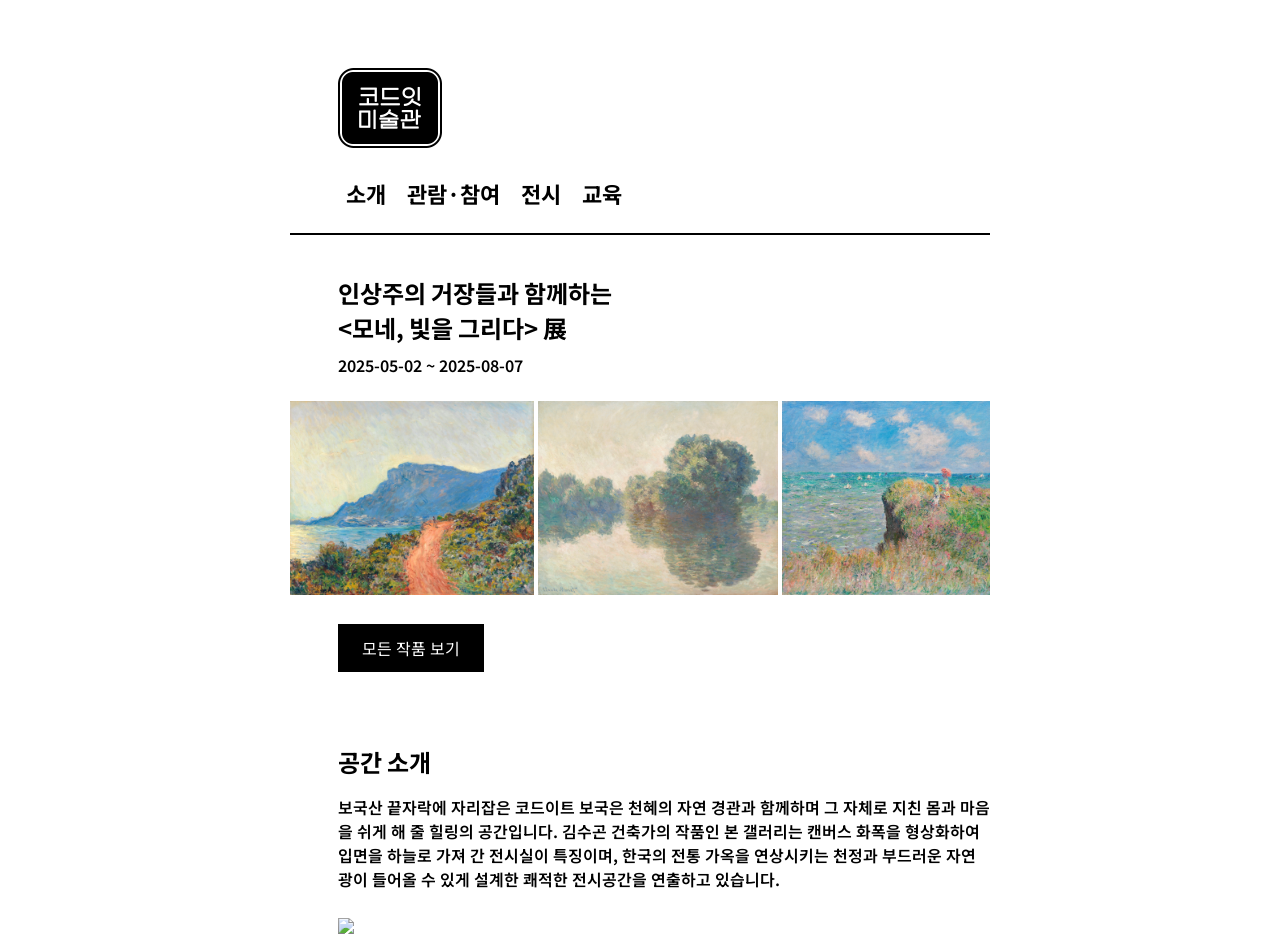
==== PRACTICE/CSS 핵심 개념/CODEITGALLERY/index.html @ ae9790f6 "codeit" ====
<!DOCTYPE html>
<html>
  <head>
    <meta charset="utf-8">
    <title>코드잇 미술관</title>
    <link rel="preconnect" href="https://fonts.googleapis.com">
    <link rel="preconnect" href="https://fonts.gstatic.com" crossorigin>
    <link
      href="https://fonts.googleapis.com/css2?family=Noto+Sans+KR:wght@400;700&display=swap"
      rel="stylesheet"
   >
    <link rel="stylesheet" href="style.css">
  </head>

  <body>

    <div id="all">
      <div id="gr1">
        <img src="logo.png", id="logoimg">
        <!-- <br> -->
        <h2 id="menu">
          <span class="menuspace">소개</span>
          <span class="menuspace">관람·참여</span>
          <span class="menuspace">전시</span>
          <span class="menuspace">교육</span>
        </h2>
      </div>
        <hr>


      <div id="gr1">
        <h2 id="maintitle">인상주의 거장들과 함께하는<br>
        &lt;모네, 빛을 그리다&gt; 展</h2>
        <p id="date">2025-05-02 ~ 2025-08-07</p>
      </div>
      

      <div id="gr2">
        <img src="547239.jpg" class="imglist">
        <img src="547250.jpg" class="imglist">
        <img src="547252.jpg" class="imglist">
        <img src="547266.jpg" class="imglist">
        <img src="547292.jpg" class="imglist">
        <img src="547293.jpg" class="imglist">
        <img src="547310.jpg" class="imglist">
        <img src="930543.jpg" class="imglist">
      </div>
      
      <a href="#" id="gr3">모든 작품 보기</a>
      
      <div id="gr4">
        <h2 id="placetitle">공간 소개</h2>
        
        <p id="placetext">
          보국산 끝자락에 자리잡은 코드이트 보국은 천혜의 자연 경관과 함께하며 그 자체로 지친
          몸과 마음을 쉬게 해 줄 힐링의 공간입니다. 김수곤 건축가의 작품인 본 갤러리는
          캔버스 화폭을 형상화하여 입면을 하늘로 가져 간 전시실이 특징이며, 한국의
          전통 가옥을 연상시키는 천정과 부드러운 자연광이 들어올 수 있게 설계한 쾌적한
          전시공간을 연출하고 있습니다.
        </p>

        <img src="space.jpg" width="600px">
      </div>

    </div>
  </body>
</html>
---- PRACTICE/CSS 핵심 개념/CODEITGALLERY/style.css ----
/* 컨트롤+b 누르면 파일 목록 켜짐 */

* {
  box-sizing: border-box;
}

body {
  font-family: 'Noto Sans KR', sans-serif;
  font-size: 16px;
  margin: 0;
  width: 700px;
  margin: 0 auto;
  
}

#logoimg {
  width: 104px;
  margin: 68px 0px 0px;
}

hr {
  border: solid 1px #000000;
}

#gr1{
  margin-left: 48px;
  margin-bottom: 24px;
}

#menu {
  font-size: 22px;
  font-weight: 700;
  color: #000000;
  white-space:50px;
  margin: 24px 0;
}

.menuspace {
  margin: 0 8px;
}

#maintitle {
  font-size: 24px;
  font-weight: 700;
  color: #000000;
  margin: 40px 0 0;
}

#date {
  font-size: 16px;
  font-weight: 600;
  color:#000000;
  margin: 8px 0px;
}

#gr2 {
  white-space: nowrap;
  overflow: scroll;
}

.imglist {
  height: 194px;
}

#gr3 {
  display: inline-block;
  color:#ffffff;
  font-size: 16px;
  background-color: #000000;
  padding: 12px 24px;
  margin-left: 48px;
  margin-top: 24px;
  text-decoration: none;

}

#gr4{
  margin-left: 48px;
  margin-top: 72px;
}

#placetitle {
  font-size: 24px;
  font-weight: 700;
  color: #000000;
  margin-bottom: 16px;
}

#placetext {
  font-size: 16px;
  color: #000000;
  font-weight: 600;
  margin-bottom: 24px;
}
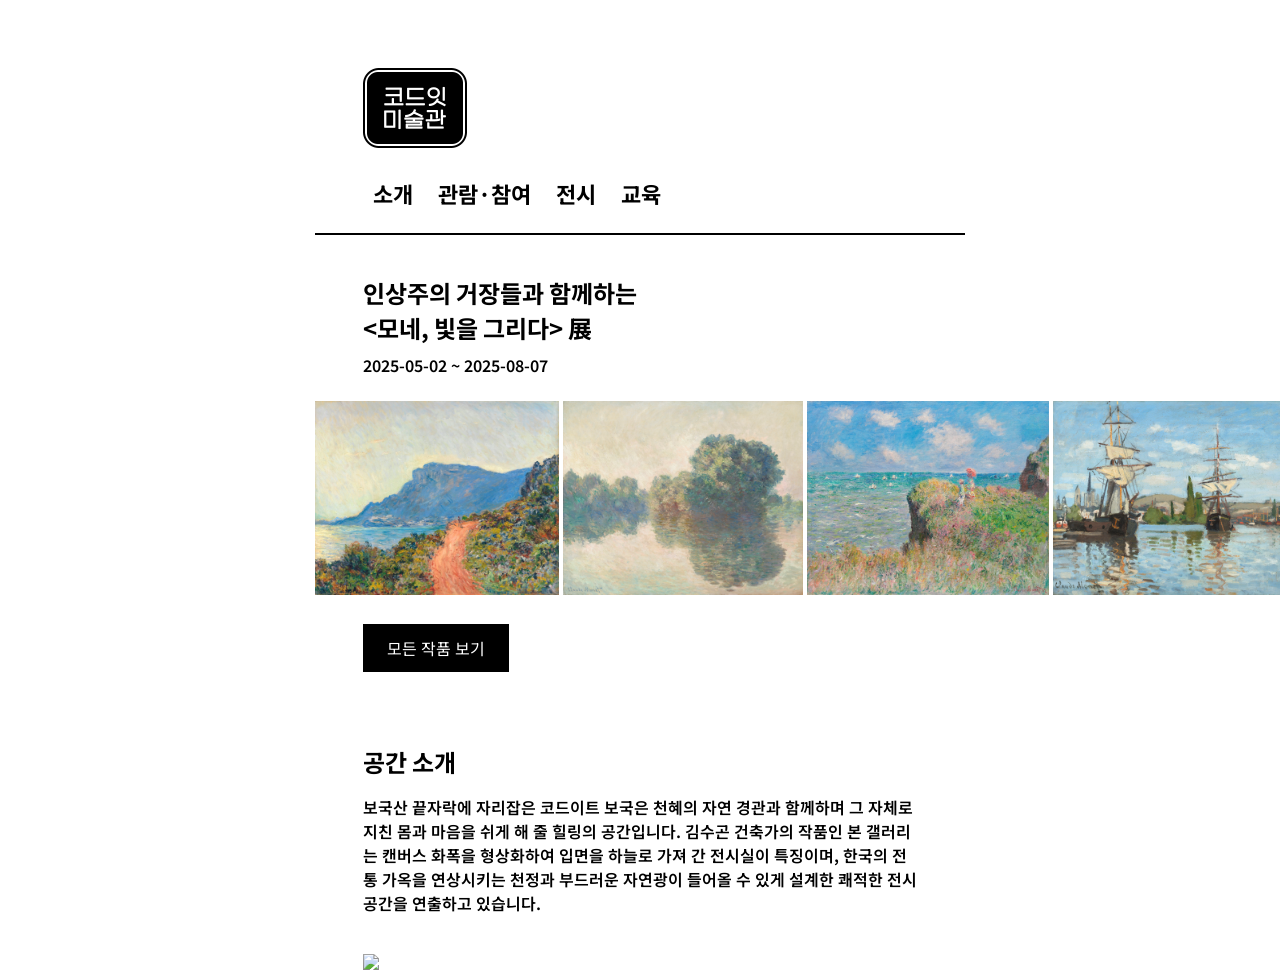
==== commit 1a7cd211: "codeit" ====
--- a/PRACTICE/CSS 핵심 개념/CODEITGALLERY/index.html
+++ b/PRACTICE/CSS 핵심 개념/CODEITGALLERY/index.html
@@ -59,7 +59,7 @@
           전시공간을 연출하고 있습니다.
         </p>
 
-        <img src="space.jpg" width="600px">
+        <img src="space.jpg" id="spaceimg">
       </div>
 
     </div>
--- a/PRACTICE/CSS 핵심 개념/CODEITGALLERY/style.css
+++ b/PRACTICE/CSS 핵심 개념/CODEITGALLERY/style.css
@@ -8,7 +8,7 @@
   font-family: 'Noto Sans KR', sans-serif;
   font-size: 16px;
   margin: 0;
-  width: 700px;
+  width: 650px;
   margin: 0 auto;
   
 }
@@ -24,6 +24,7 @@
 
 #gr1{
   margin-left: 48px;
+  margin-right: auto;
   margin-bottom: 24px;
 }
 
@@ -36,7 +37,7 @@
 }
 
 .menuspace {
-  margin: 0 8px;
+  margin: 0 10px;
 }
 
 #maintitle {
@@ -55,7 +56,7 @@
 
 #gr2 {
   white-space: nowrap;
-  overflow: scroll;
+  /* overflow: scroll; */
 }
 
 .imglist {
@@ -76,6 +77,7 @@
 
 #gr4{
   margin-left: 48px;
+  margin-right: 48px;
   margin-top: 72px;
 }
 
@@ -90,5 +92,12 @@
   font-size: 16px;
   color: #000000;
   font-weight: 600;
-  margin-bottom: 24px;
+  margin-bottom: 36px;
+  /* line-height: 1.8em; */
+}
+
+#spaceimg {
+  /* margin-top: 24px ; */
+  width: 100%;
+  margin: 0 auto;
 }
